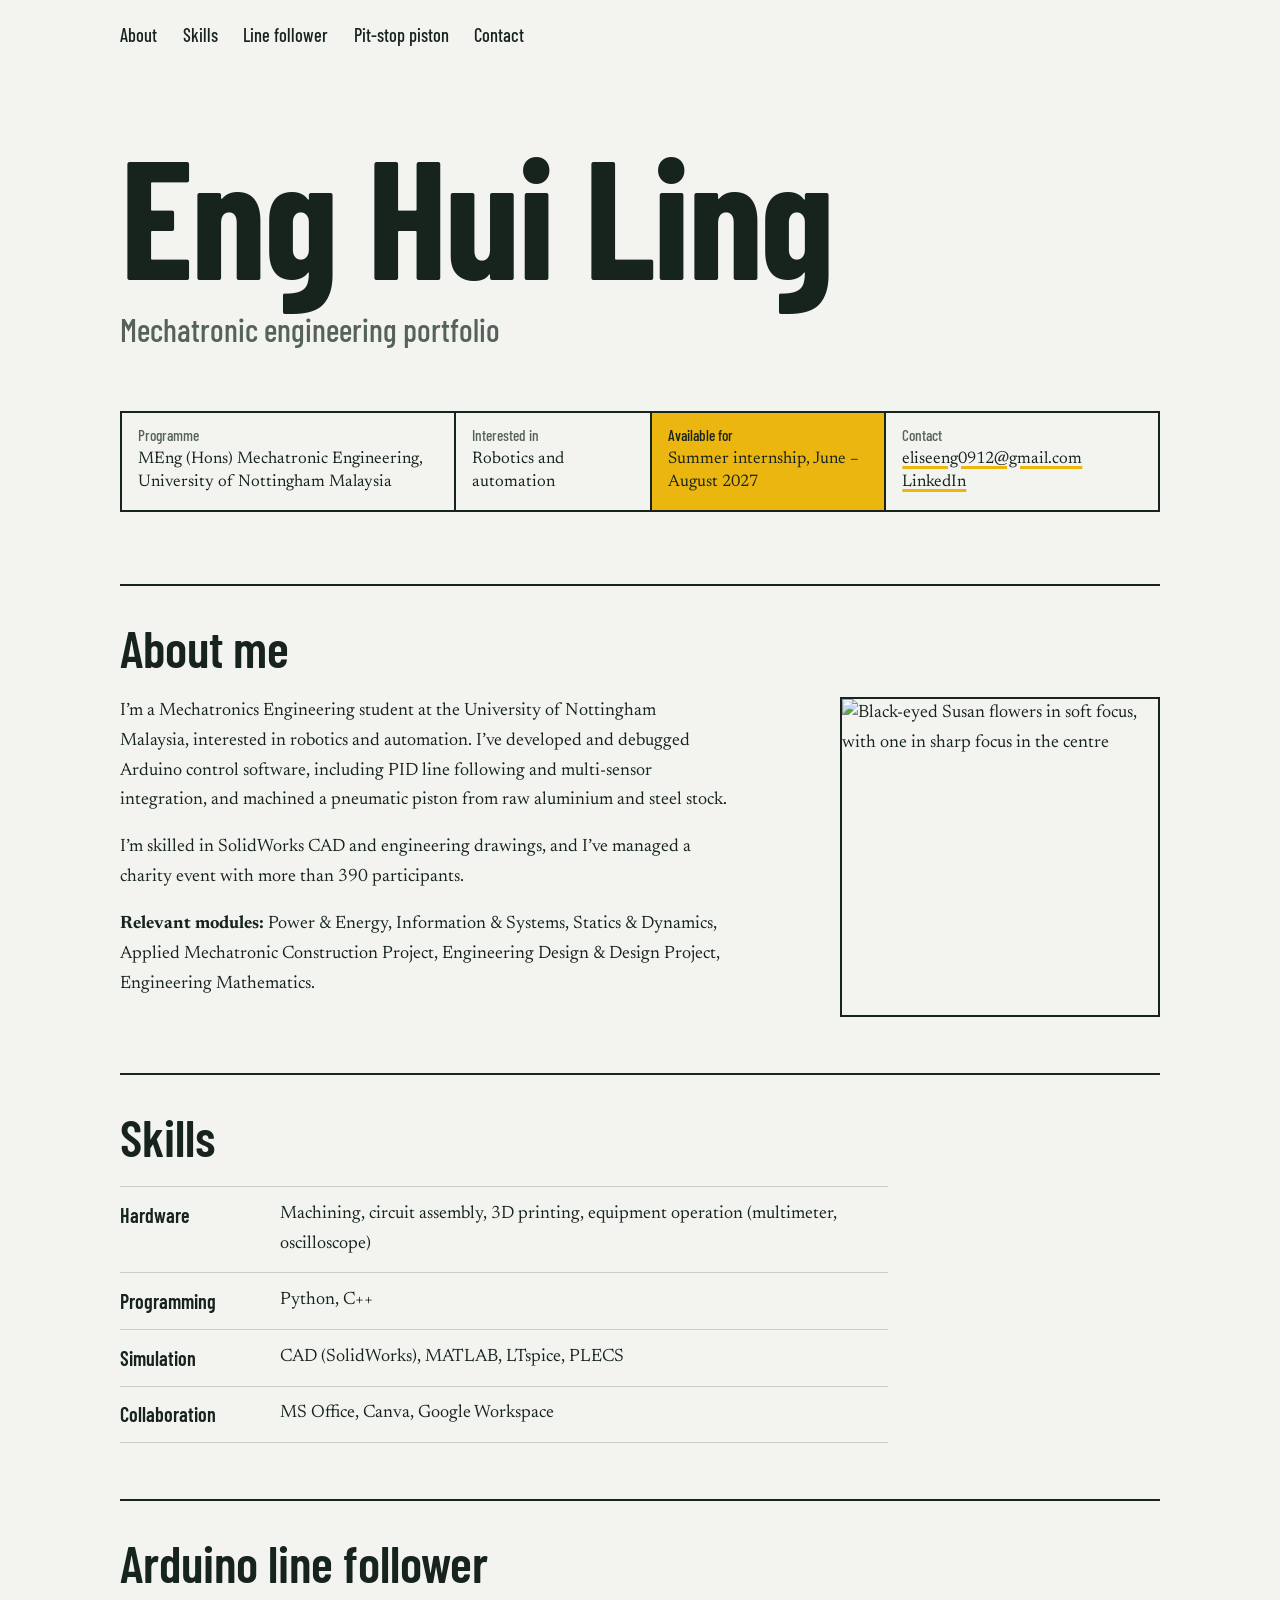
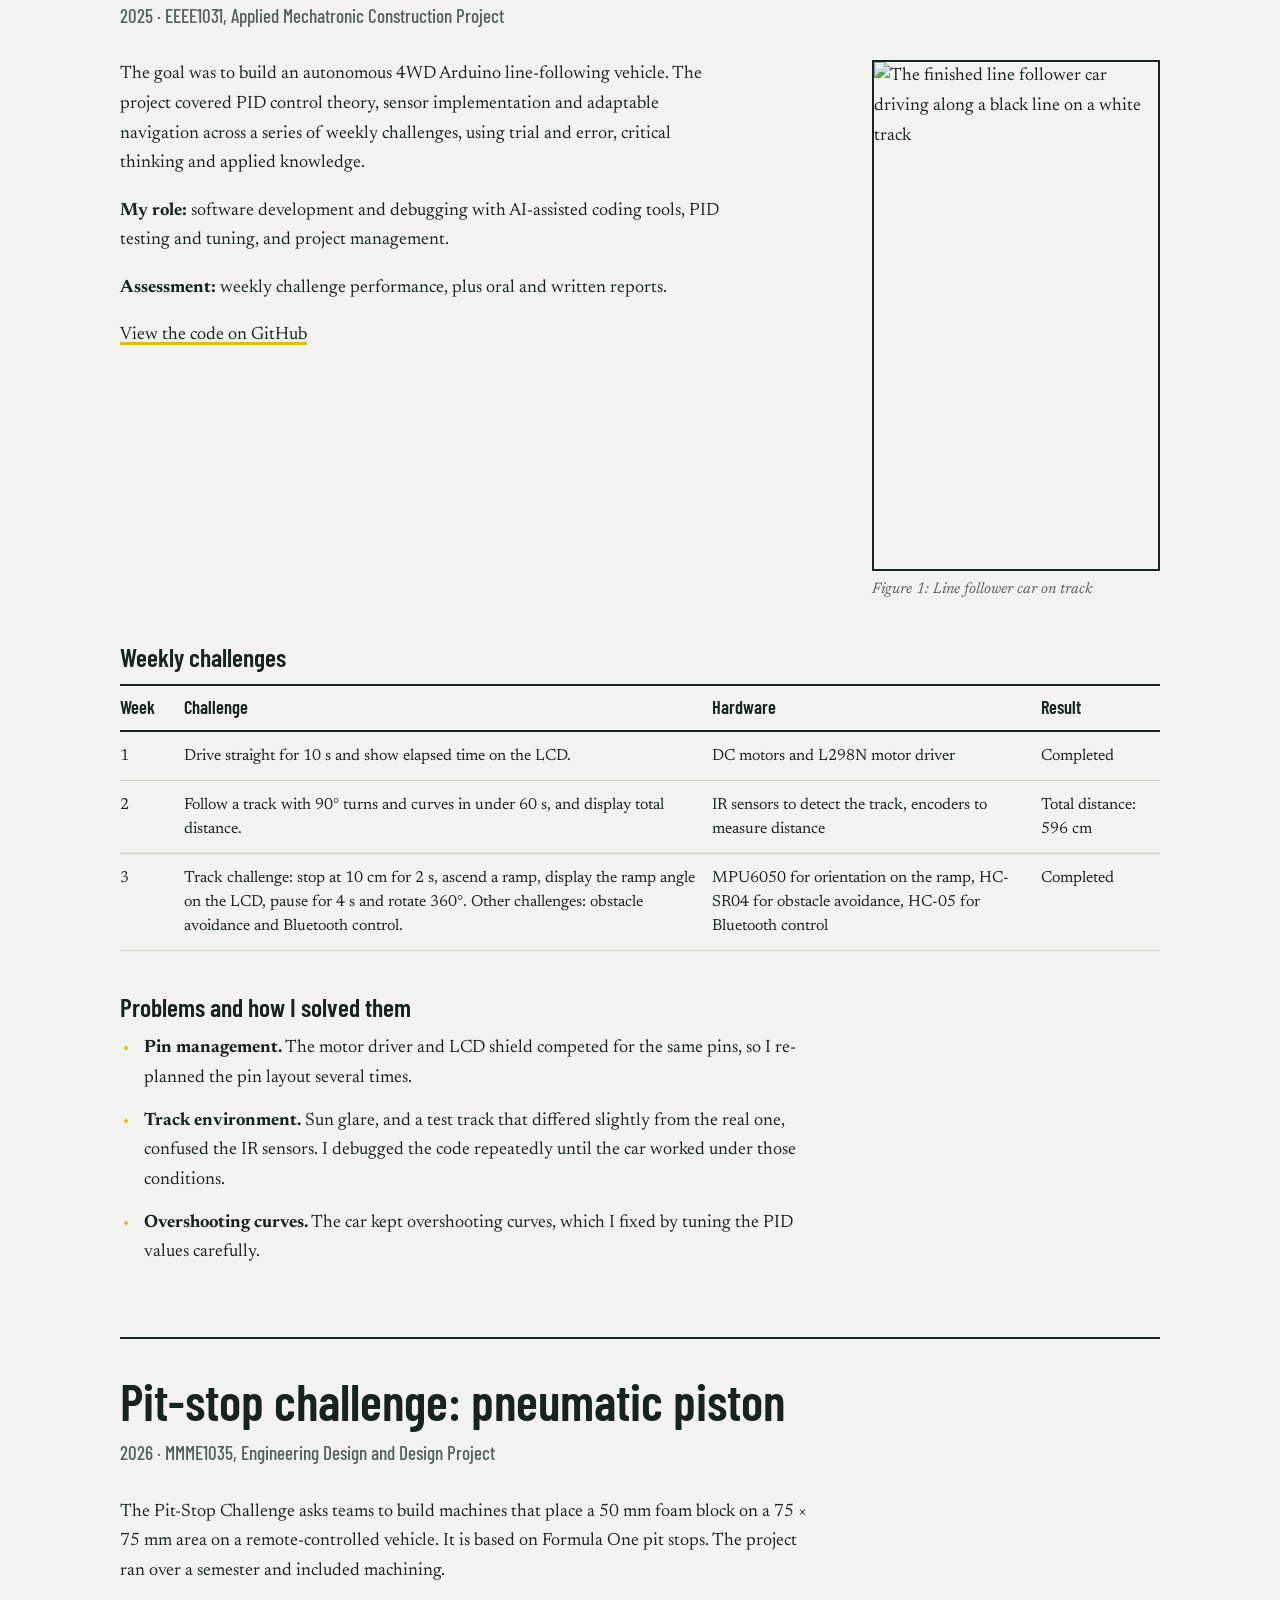
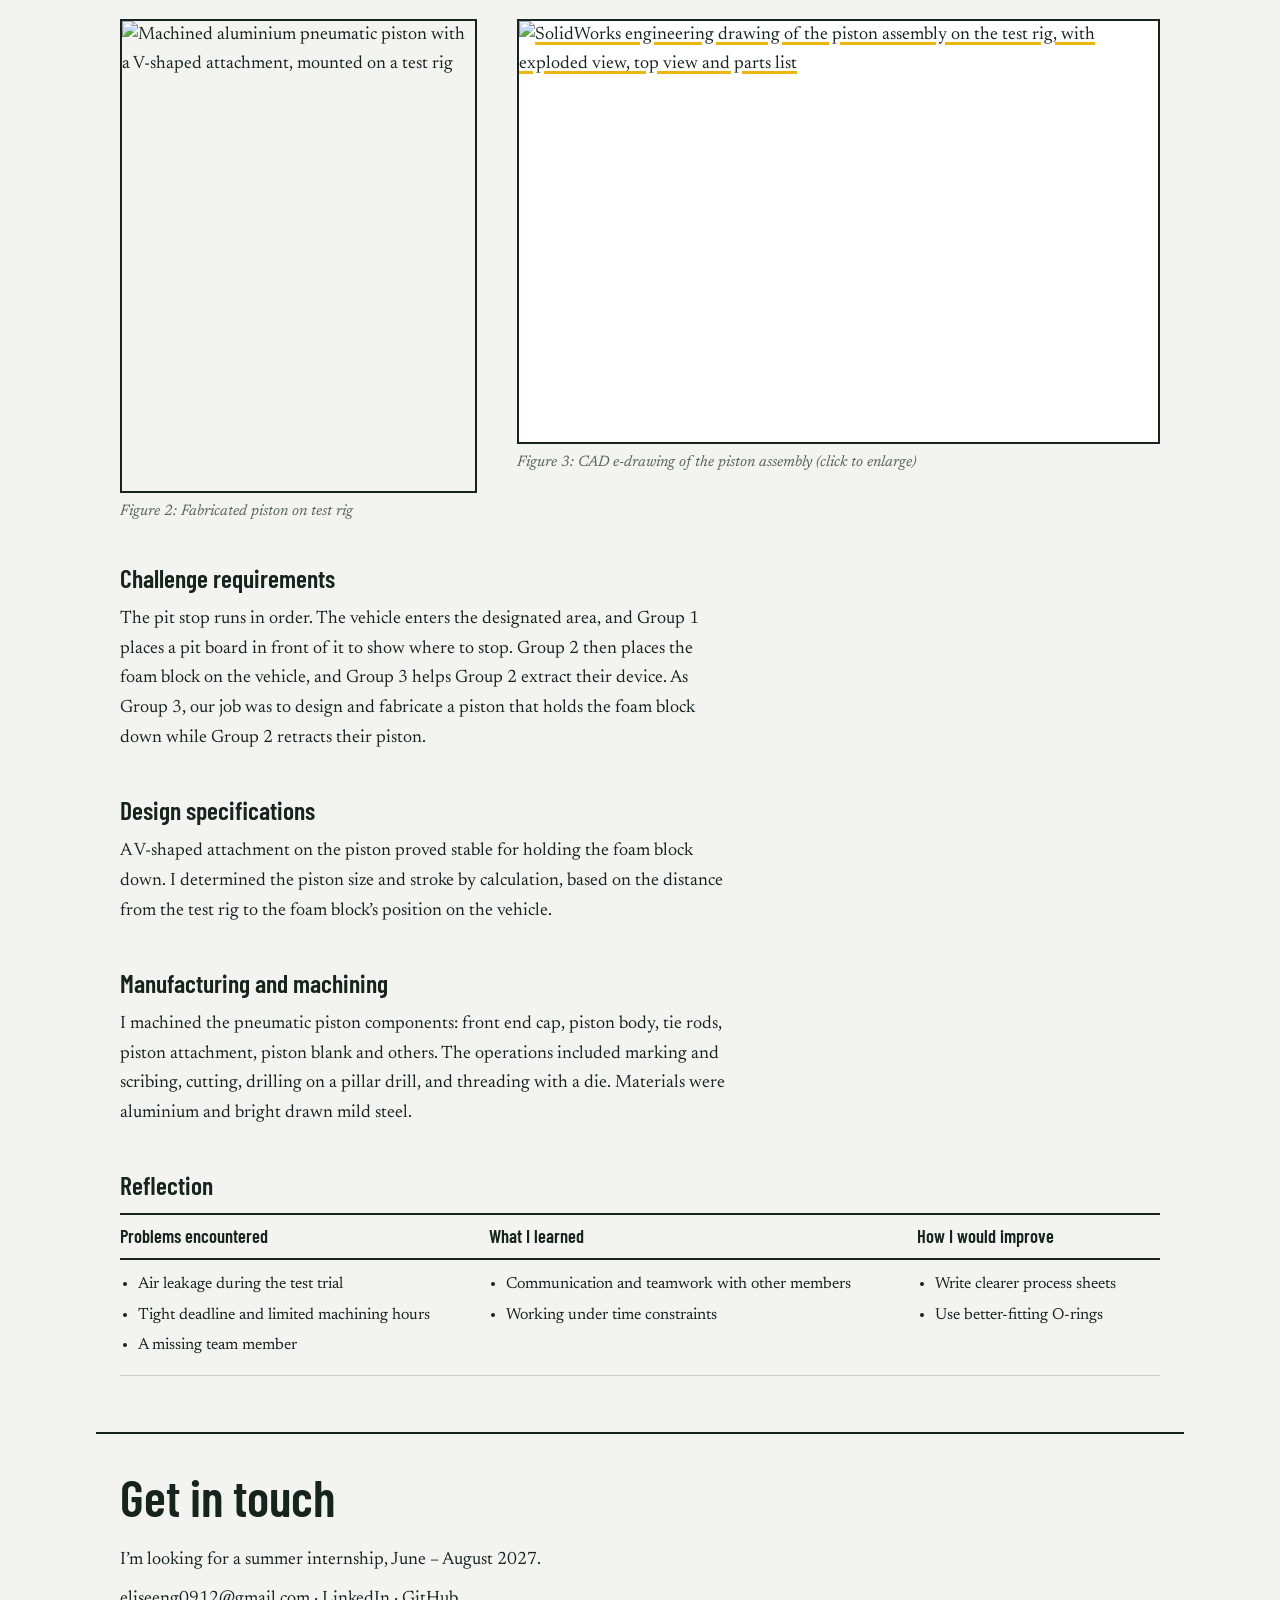
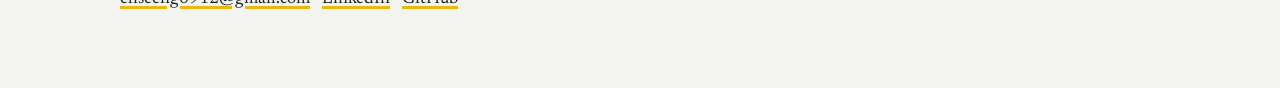
==== index.html @ 49a4c473 "Add files via upload" ====
<!DOCTYPE html>
<html lang="en">
<head>
<meta charset="utf-8">
<meta name="viewport" content="width=device-width, initial-scale=1">
<title>Eng Hui Ling – Mechatronic Engineering Portfolio</title>
<meta name="description" content="Portfolio of Eng Hui Ling, MEng Mechatronic Engineering student at the University of Nottingham Malaysia. Robotics, Arduino control, CAD and machining projects.">
<link rel="preconnect" href="https://fonts.googleapis.com">
<link rel="preconnect" href="https://fonts.gstatic.com" crossorigin>
<link href="https://fonts.googleapis.com/css2?family=Barlow+Condensed:wght@500;600;700&family=Newsreader:ital,opsz,wght@0,6..72,400;0,6..72,600;1,6..72,400&display=swap" rel="stylesheet">
<link rel="stylesheet" href="style.css">
</head>
<body>

<a class="skip" href="#main">Skip to content</a>

<header class="top">
  <nav aria-label="Main">
    <a href="#about">About</a>
    <a href="#skills">Skills</a>
    <a href="#line-follower">Line follower</a>
    <a href="#pit-stop">Pit-stop piston</a>
    <a href="#contact">Contact</a>
  </nav>
</header>

<main id="main">

  <section class="hero">
    <h1>Eng Hui Ling</h1>
    <p class="role">Mechatronic engineering portfolio</p>

    <dl class="titleblock">
      <div>
        <dt>Programme</dt>
        <dd>MEng (Hons) Mechatronic Engineering, University of Nottingham Malaysia</dd>
      </div>
      <div>
        <dt>Interested in</dt>
        <dd>Robotics and automation</dd>
      </div>
      <div class="avail">
        <dt>Available for</dt>
        <dd>Summer internship, June – August 2027</dd>
      </div>
      <div>
        <dt>Contact</dt>
        <dd><a href="mailto:eliseeng0912@gmail.com">eliseeng0912@gmail.com</a><br><a href="https://www.linkedin.com/in/eng-hui-ling/">LinkedIn</a></dd>
      </div>
    </dl>
  </section>

  <section id="about" class="block about">
    <h2>About me</h2>
    <div class="about-grid">
      <div class="prose">
        <p>I’m a Mechatronics Engineering student at the University of Nottingham Malaysia, interested in robotics and automation. I’ve developed and debugged Arduino control software, including PID line following and multi-sensor integration, and machined a pneumatic piston from raw aluminium and steel stock.</p>
        <p>I’m skilled in SolidWorks CAD and engineering drawings, and I’ve managed a charity event with more than 390 participants.</p>
        <p><strong>Relevant modules:</strong> Power &amp; Energy, Information &amp; Systems, Statics &amp; Dynamics, Applied Mechatronic Construction Project, Engineering Design &amp; Design Project, Engineering Mathematics.</p>
      </div>
      <figure class="portrait">
        <img src="images/flower.jpg" alt="Black-eyed Susan flowers in soft focus, with one in sharp focus in the centre" width="611" height="618">
      </figure>
    </div>
  </section>

  <section id="skills" class="block">
    <h2>Skills</h2>
    <table class="skills">
      <tbody>
        <tr><th scope="row">Hardware</th><td>Machining, circuit assembly, 3D printing, equipment operation (multimeter, oscilloscope)</td></tr>
        <tr><th scope="row">Programming</th><td>Python, C++</td></tr>
        <tr><th scope="row">Simulation</th><td>CAD (SolidWorks), MATLAB, LTspice, PLECS</td></tr>
        <tr><th scope="row">Collaboration</th><td>MS Office, Canva, Google Workspace</td></tr>
      </tbody>
    </table>
  </section>

  <section id="line-follower" class="block project">
    <h2>Arduino line follower</h2>
    <p class="meta">2025 · EEEE1031, Applied Mechatronic Construction Project</p>

    <div class="project-grid tall">
      <div class="prose">
        <p>The goal was to build an autonomous 4WD Arduino line-following vehicle. The project covered PID control theory, sensor implementation and adaptable navigation across a series of weekly challenges, using trial and error, critical thinking and applied knowledge.</p>
        <p><strong>My role:</strong> software development and debugging with AI-assisted coding tools, PID testing and tuning, and project management.</p>
        <p><strong>Assessment:</strong> weekly challenge performance, plus oral and written reports.</p>
        <p><a href="https://github.com/lemonlimelise/Arduino-Line-Follower-Car">View the code on GitHub</a></p>
      </div>
      <figure>
        <img src="images/line-follower.jpg" alt="The finished line follower car driving along a black line on a white track" width="589" height="1051">
        <figcaption>Figure 1: Line follower car on track</figcaption>
      </figure>
    </div>

    <h3>Weekly challenges</h3>
    <div class="table-wrap">
      <table class="data">
        <thead>
          <tr><th scope="col">Week</th><th scope="col">Challenge</th><th scope="col">Hardware</th><th scope="col">Result</th></tr>
        </thead>
        <tbody>
          <tr>
            <td>1</td>
            <td>Drive straight for 10 s and show elapsed time on the LCD.</td>
            <td>DC motors and L298N motor driver</td>
            <td>Completed</td>
          </tr>
          <tr>
            <td>2</td>
            <td>Follow a track with 90° turns and curves in under 60 s, and display total distance.</td>
            <td>IR sensors to detect the track, encoders to measure distance</td>
            <td>Total distance: 596 cm</td>
          </tr>
          <tr>
            <td>3</td>
            <td>Track challenge: stop at 10 cm for 2 s, ascend a ramp, display the ramp angle on the LCD, pause for 4 s and rotate 360°. Other challenges: obstacle avoidance and Bluetooth control.</td>
            <td>MPU6050 for orientation on the ramp, HC-SR04 for obstacle avoidance, HC-05 for Bluetooth control</td>
            <td>Completed</td>
          </tr>
        </tbody>
      </table>
    </div>

    <h3>Problems and how I solved them</h3>
    <ul class="problems">
      <li><strong>Pin management.</strong> The motor driver and LCD shield competed for the same pins, so I re-planned the pin layout several times.</li>
      <li><strong>Track environment.</strong> Sun glare, and a test track that differed slightly from the real one, confused the IR sensors. I debugged the code repeatedly until the car worked under those conditions.</li>
      <li><strong>Overshooting curves.</strong> The car kept overshooting curves, which I fixed by tuning the PID values carefully.</li>
    </ul>
  </section>

  <section id="pit-stop" class="block project">
    <h2>Pit-stop challenge: pneumatic piston</h2>
    <p class="meta">2026 · MMME1035, Engineering Design and Design Project</p>

    <div class="prose wide">
      <p>The Pit-Stop Challenge asks teams to build machines that place a 50 mm foam block on a 75 × 75 mm area on a remote-controlled vehicle. It is based on Formula One pit stops. The project ran over a semester and included machining.</p>
    </div>

    <div class="project-grid pair">
      <figure>
        <img src="images/piston.jpg" alt="Machined aluminium pneumatic piston with a V-shaped attachment, mounted on a test rig" width="1000" height="1333">
        <figcaption>Figure 2: Fabricated piston on test rig</figcaption>
      </figure>
      <figure>
        <a href="images/piston-cad.png"><img src="images/piston-cad.png" alt="SolidWorks engineering drawing of the piston assembly on the test rig, with exploded view, top view and parts list" width="1268" height="836"></a>
        <figcaption>Figure 3: CAD e-drawing of the piston assembly (click to enlarge)</figcaption>
      </figure>
    </div>

    <div class="prose">
      <h3>Challenge requirements</h3>
      <p>The pit stop runs in order. The vehicle enters the designated area, and Group 1 places a pit board in front of it to show where to stop. Group 2 then places the foam block on the vehicle, and Group 3 helps Group 2 extract their device. As Group 3, our job was to design and fabricate a piston that holds the foam block down while Group 2 retracts their piston.</p>

      <h3>Design specifications</h3>
      <p>A V-shaped attachment on the piston proved stable for holding the foam block down. I determined the piston size and stroke by calculation, based on the distance from the test rig to the foam block’s position on the vehicle.</p>

      <h3>Manufacturing and machining</h3>
      <p>I machined the pneumatic piston components: front end cap, piston body, tie rods, piston attachment, piston blank and others. The operations included marking and scribing, cutting, drilling on a pillar drill, and threading with a die. Materials were aluminium and bright drawn mild steel.</p>
    </div>

    <h3>Reflection</h3>
    <div class="table-wrap">
      <table class="data reflect">
        <thead>
          <tr><th scope="col">Problems encountered</th><th scope="col">What I learned</th><th scope="col">How I would improve</th></tr>
        </thead>
        <tbody>
          <tr>
            <td>
              <ul>
                <li>Air leakage during the test trial</li>
                <li>Tight deadline and limited machining hours</li>
                <li>A missing team member</li>
              </ul>
            </td>
            <td>
              <ul>
                <li>Communication and teamwork with other members</li>
                <li>Working under time constraints</li>
              </ul>
            </td>
            <td>
              <ul>
                <li>Write clearer process sheets</li>
                <li>Use better-fitting O-rings</li>
              </ul>
            </td>
          </tr>
        </tbody>
      </table>
    </div>
  </section>

</main>

<footer id="contact">
  <h2>Get in touch</h2>
  <p>I’m looking for a summer internship, June – August 2027.</p>
  <p><a href="mailto:eliseeng0912@gmail.com">eliseeng0912@gmail.com</a> · <a href="https://www.linkedin.com/in/eng-hui-ling/">LinkedIn</a> · <a href="https://github.com/lemonlimelise">GitHub</a></p>
</footer>

</body>
</html>
---- style.css ----
:root {
  --paper: #f3f4f0;
  --ink: #17231d;
  --muted: #55625a;
  --rule: #cbd0c6;
  --yellow: #ebb60f;
  --display: "Barlow Condensed", "Arial Narrow", "Helvetica Neue", sans-serif;
  --body: "Newsreader", Georgia, "Times New Roman", serif;
}

*, *::before, *::after { box-sizing: border-box; }

html { scroll-behavior: smooth; scroll-padding-top: 1rem; }

body {
  margin: 0;
  background: var(--paper);
  color: var(--ink);
  font-family: var(--body);
  font-size: 1.125rem;
  line-height: 1.65;
  -webkit-font-smoothing: antialiased;
}

img { max-width: 100%; height: auto; display: block; }

a {
  color: inherit;
  text-decoration: underline;
  text-decoration-color: var(--yellow);
  text-decoration-thickness: 0.18em;
  text-underline-offset: 0.18em;
}
a:hover { background: var(--yellow); text-decoration-color: transparent; }
a:focus-visible, .skip:focus-visible {
  outline: 3px solid var(--ink);
  outline-offset: 3px;
}

.skip {
  position: absolute;
  left: -999px;
  top: 0.5rem;
  background: var(--yellow);
  padding: 0.4rem 0.8rem;
  z-index: 10;
}
.skip:focus { left: 0.5rem; }

/* Navigation */
.top {
  max-width: 68rem;
  margin: 0 auto;
  padding: 1.25rem 1.5rem 0;
}
.top nav { display: flex; flex-wrap: wrap; gap: 0.4rem 1.6rem; }
.top a {
  font-family: var(--display);
  font-weight: 500;
  font-size: 1.15rem;
  text-decoration: none;
  border-bottom: 2px solid transparent;
}
.top a:hover { background: none; border-bottom-color: var(--yellow); }

main, footer {
  max-width: 68rem;
  margin: 0 auto;
  padding: 0 1.5rem;
}

/* Hero */
.hero { padding: clamp(2.5rem, 7vw, 5.5rem) 0 clamp(2.5rem, 6vw, 4.5rem); }
h1 {
  font-family: var(--display);
  font-weight: 700;
  font-size: clamp(4.2rem, 15vw, 10.5rem);
  line-height: 0.88;
  letter-spacing: -0.015em;
  margin: 0;
}
.role {
  font-family: var(--display);
  font-weight: 500;
  font-size: clamp(1.4rem, 3.4vw, 2rem);
  color: var(--muted);
  margin: 0.9rem 0 clamp(2rem, 5vw, 3.5rem);
}

/* Title block, borrowed from the engineering drawing's own */
.titleblock {
  display: grid;
  grid-template-columns: 1.7fr 1fr 1.2fr 1.4fr;
  margin: 0;
  border: 2px solid var(--ink);
}
.titleblock > div {
  padding: 0.8rem 1rem 0.95rem;
  border-left: 2px solid var(--ink);
}
.titleblock > div:first-child { border-left: 0; }
.titleblock dt {
  font-family: var(--display);
  font-weight: 500;
  font-size: 0.95rem;
  color: var(--muted);
  line-height: 1.2;
}
.titleblock dd {
  margin: 0.2rem 0 0;
  font-size: 1.05rem;
  line-height: 1.4;
}
.titleblock .avail { background: var(--yellow); }
.titleblock .avail dt { color: var(--ink); }

/* Sections */
.block {
  border-top: 2px solid var(--ink);
  padding: 2.2rem 0 3.5rem;
}
h2 {
  font-family: var(--display);
  font-weight: 600;
  font-size: clamp(2.2rem, 5vw, 3.2rem);
  line-height: 1.05;
  margin: 0 0 1.4rem;
}
h3 {
  font-family: var(--display);
  font-weight: 600;
  font-size: 1.6rem;
  line-height: 1.15;
  margin: 2.6rem 0 0.8rem;
}
.meta {
  font-family: var(--display);
  font-weight: 500;
  font-size: 1.2rem;
  color: var(--muted);
  margin: -0.8rem 0 1.8rem;
}

.prose { max-width: 38rem; }
.prose.wide { max-width: 44rem; }
.prose p { margin: 0 0 1.1rem; }
.prose h3:first-child { margin-top: 0; }
.project > .prose { margin-bottom: 2rem; }

/* About */
.about-grid {
  display: grid;
  grid-template-columns: minmax(0, 1fr) minmax(0, 20rem);
  gap: 3rem;
  align-items: start;
}
.portrait { margin: 0; }
.portrait img {
  width: 100%;
  aspect-ratio: 1;
  object-fit: cover;
  border: 2px solid var(--ink);
}

/* Skills */
.skills { border-collapse: collapse; width: 100%; max-width: 48rem; }
.skills th, .skills td {
  text-align: left;
  vertical-align: top;
  padding: 0.8rem 1.5rem 0.8rem 0;
  border-top: 1px solid var(--rule);
}
.skills tr:last-child th, .skills tr:last-child td { border-bottom: 1px solid var(--rule); }
.skills th {
  font-family: var(--display);
  font-weight: 600;
  font-size: 1.25rem;
  width: 10rem;
  line-height: 1.5;
}

/* Projects */
.project-grid { display: grid; gap: 2.5rem; align-items: start; }
.project-grid.tall { grid-template-columns: minmax(0, 1fr) minmax(0, 18rem); }
.project-grid.pair { grid-template-columns: minmax(0, 1fr) minmax(0, 1.8fr); margin-bottom: 2.5rem; }

figure { margin: 0; }
figure img { border: 2px solid var(--ink); width: 100%; }
figcaption {
  font-size: 0.95rem;
  color: var(--muted);
  font-style: italic;
  margin-top: 0.5rem;
  line-height: 1.4;
}
figure a:hover { background: none; }
.pair figure:last-child img { background: #fff; }

/* Data tables */
.table-wrap { overflow-x: auto; }
.data { border-collapse: collapse; width: 100%; min-width: 40rem; font-size: 1rem; line-height: 1.5; }
.data th, .data td {
  text-align: left;
  vertical-align: top;
  padding: 0.75rem 1rem 0.75rem 0;
  border-top: 1px solid var(--rule);
}
.data thead th {
  font-family: var(--display);
  font-weight: 600;
  font-size: 1.15rem;
  border-top: 2px solid var(--ink);
  border-bottom: 2px solid var(--ink);
  padding-top: 0.5rem;
  padding-bottom: 0.5rem;
}
.data tbody tr:last-child td { border-bottom: 1px solid var(--rule); }
.data td:first-child { white-space: nowrap; }
.data:not(.reflect) td:first-child { width: 4rem; }
.reflect td:first-child { white-space: normal; }
.reflect ul { margin: 0; padding-left: 1.1rem; }
.reflect li { margin-bottom: 0.4rem; }

.problems { max-width: 44rem; padding-left: 1.2rem; margin: 0; }
.problems li { margin-bottom: 0.8rem; padding-left: 0.3rem; }
.problems li::marker { color: var(--yellow); }

/* Footer */
footer {
  border-top: 2px solid var(--ink);
  padding: 2.2rem 1.5rem 4rem;
}
footer p { margin: 0 0 0.6rem; max-width: 38rem; }

/* Small screens */
@media (max-width: 860px) {
  .titleblock { grid-template-columns: 1fr 1fr; }
  .titleblock > div:nth-child(3) { border-left: 0; }
  .titleblock > div:nth-child(n+3) { border-top: 2px solid var(--ink); }
  .about-grid, .project-grid.tall, .project-grid.pair { grid-template-columns: minmax(0, 1fr); }
  .about-grid .portrait { max-width: 20rem; }
  .project-grid.tall figure { max-width: 18rem; }
}
@media (max-width: 520px) {
  body { font-size: 1.05rem; }
  .titleblock { grid-template-columns: 1fr; }
  .titleblock > div { border-left: 0; }
  .titleblock > div:nth-child(n+2) { border-top: 2px solid var(--ink); }
  .skills th { width: 7.5rem; }
}

@media (prefers-reduced-motion: reduce) {
  html { scroll-behavior: auto; }
}
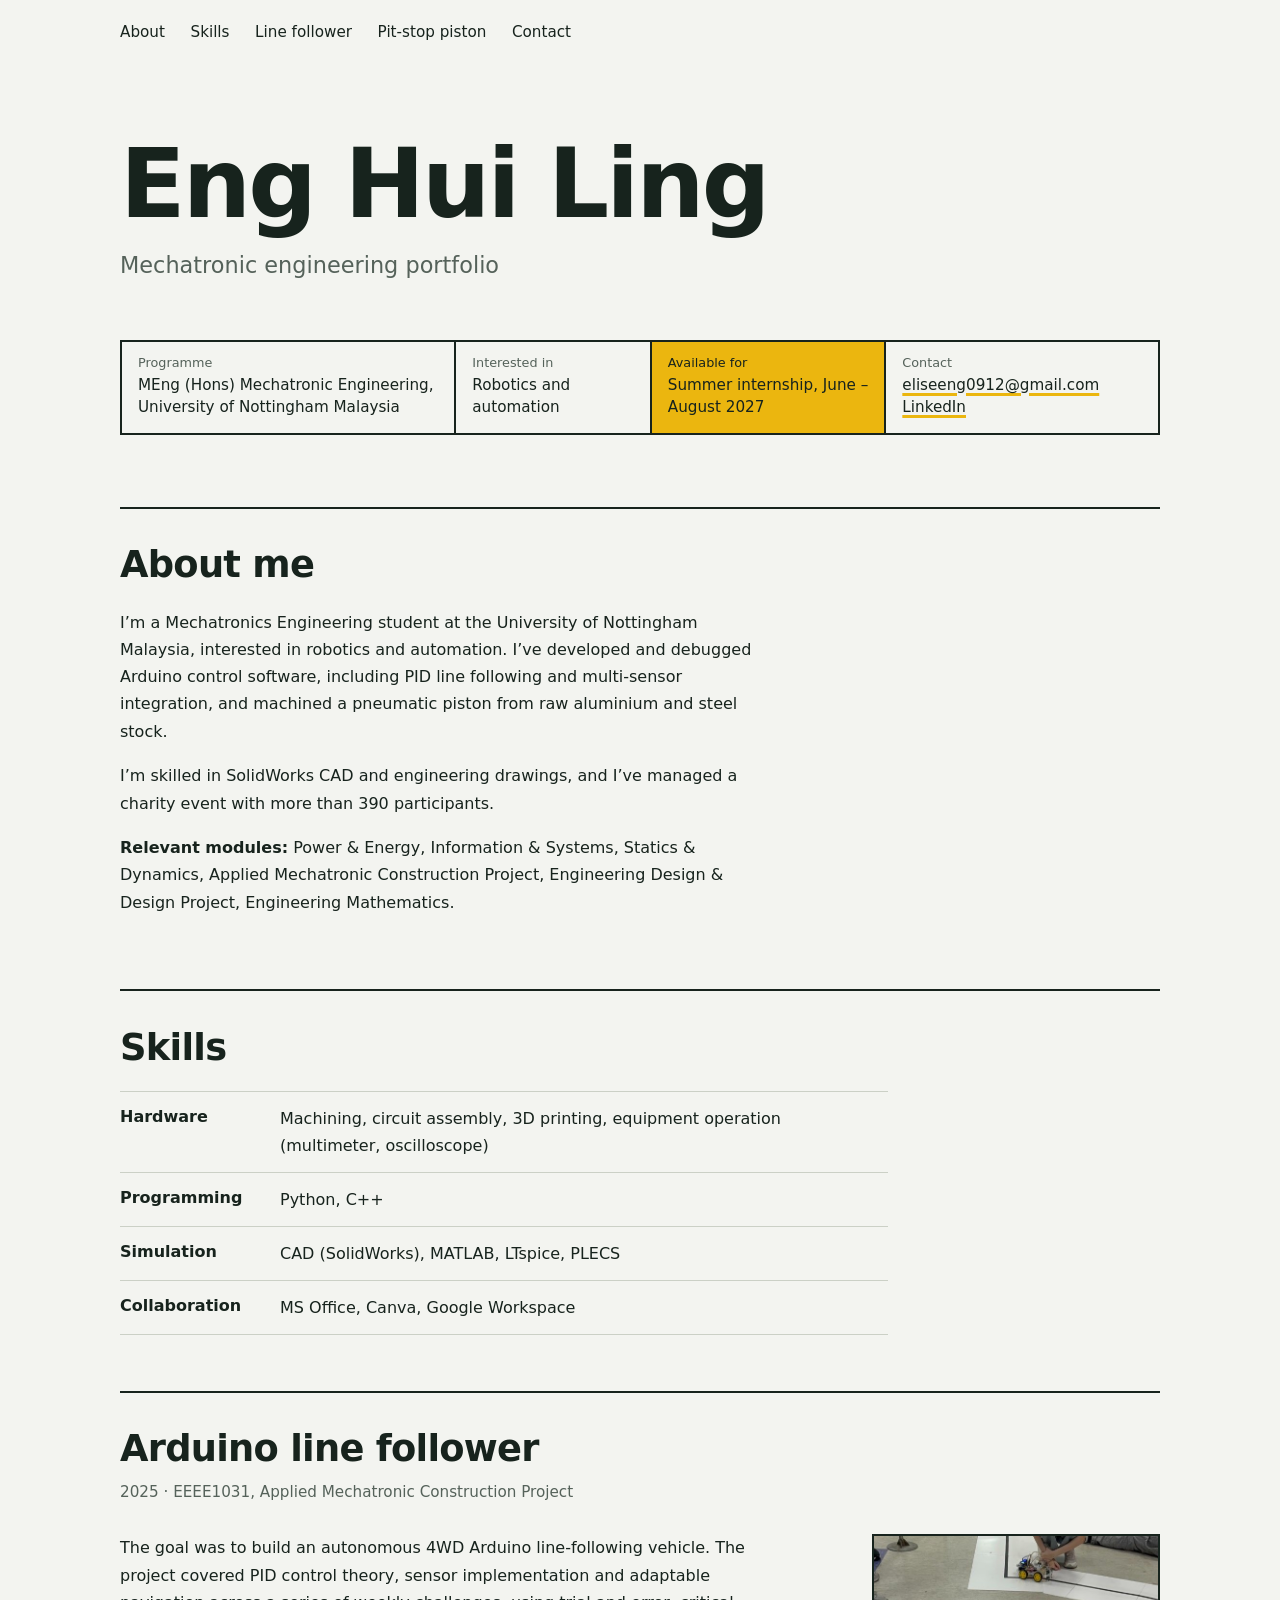
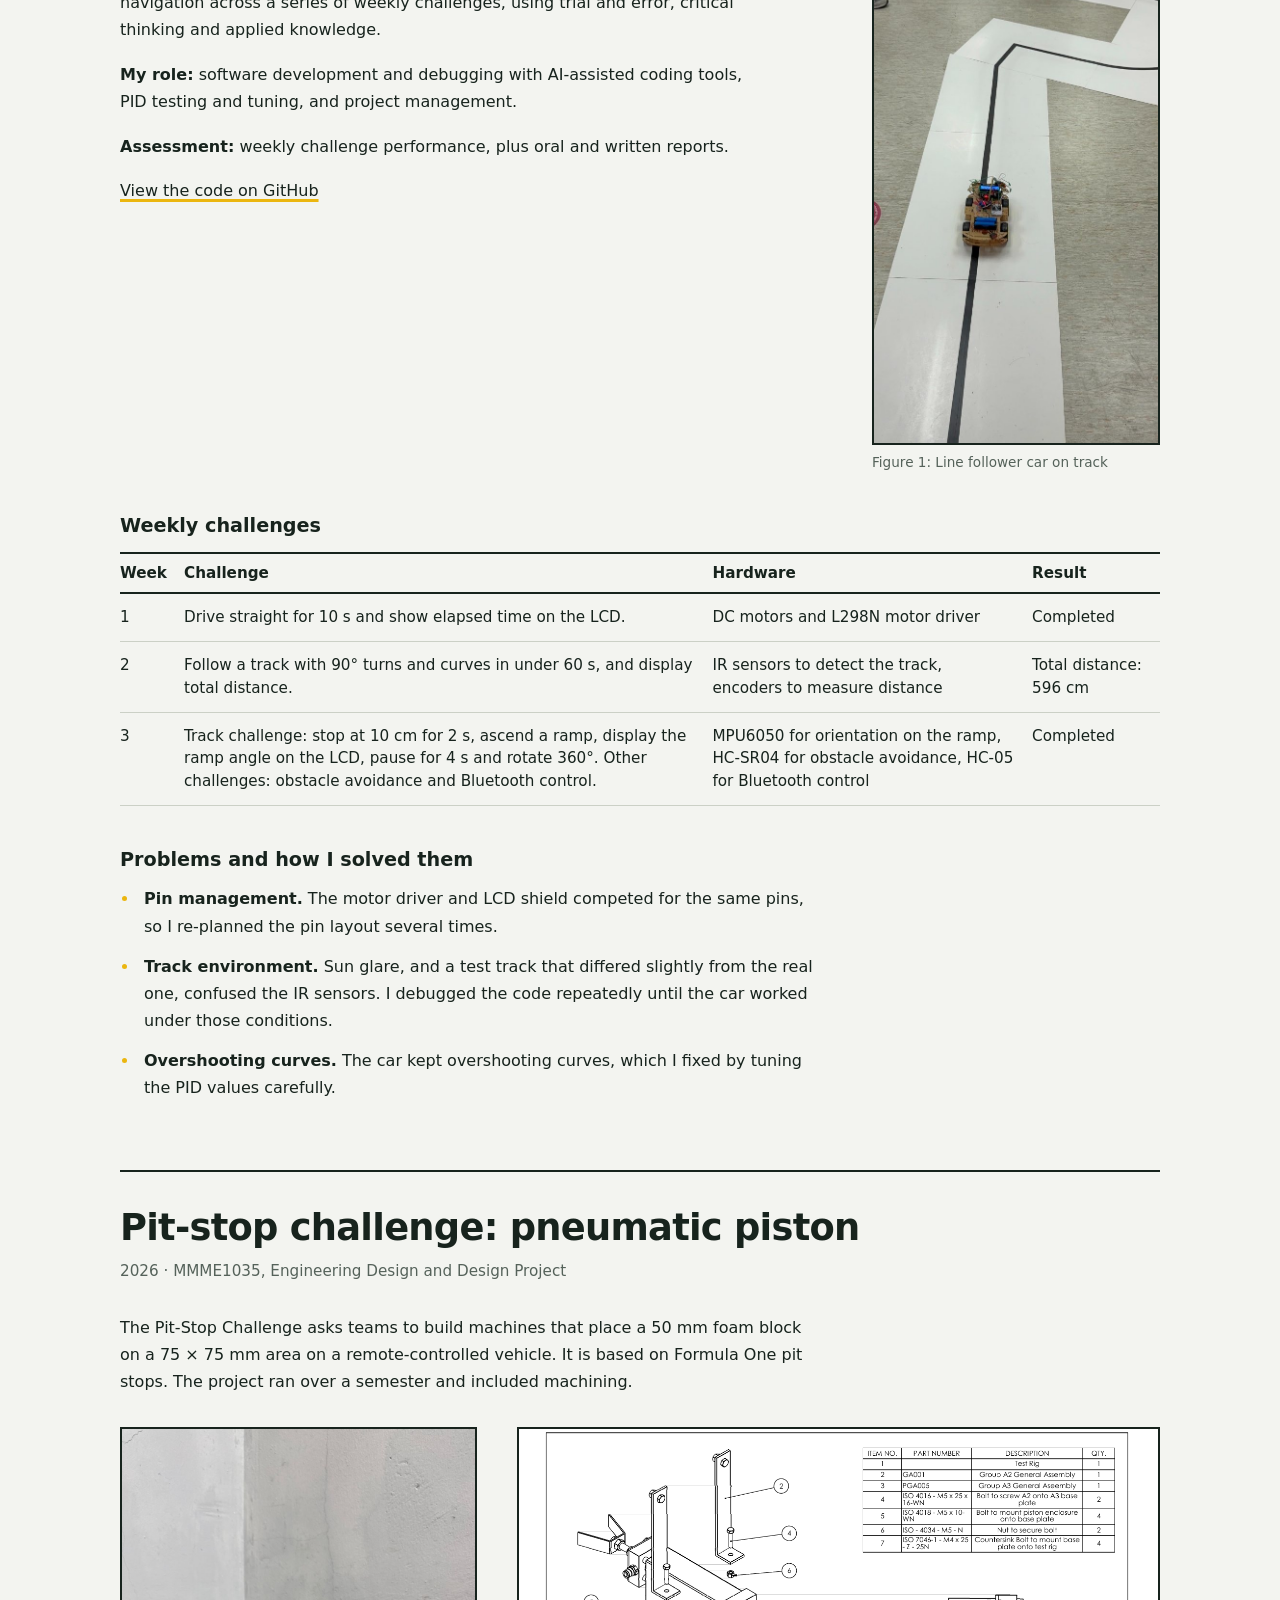
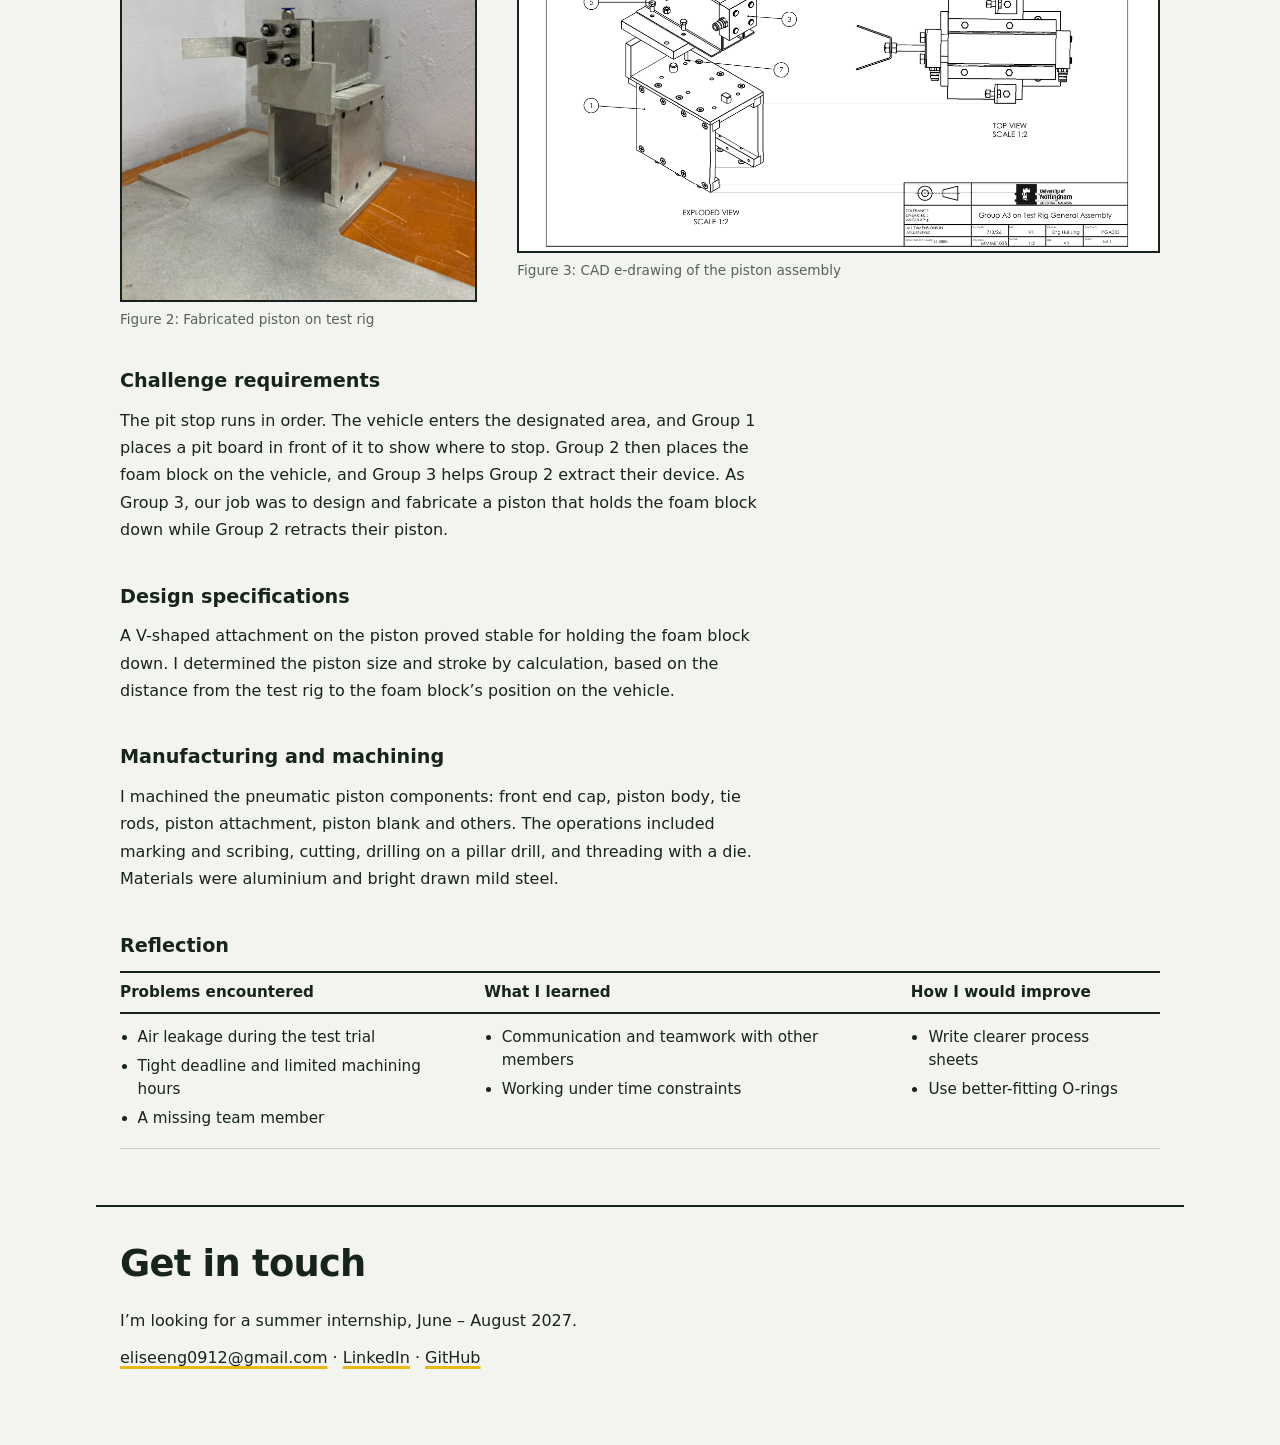
==== commit b4f02eea: "Add files via upload" ====
--- a/index.html
+++ b/index.html
@@ -5,10 +5,264 @@
 <meta name="viewport" content="width=device-width, initial-scale=1">
 <title>Eng Hui Ling – Mechatronic Engineering Portfolio</title>
 <meta name="description" content="Portfolio of Eng Hui Ling, MEng Mechatronic Engineering student at the University of Nottingham Malaysia. Robotics, Arduino control, CAD and machining projects.">
-<link rel="preconnect" href="https://fonts.googleapis.com">
-<link rel="preconnect" href="https://fonts.gstatic.com" crossorigin>
-<link href="https://fonts.googleapis.com/css2?family=Barlow+Condensed:wght@500;600;700&family=Newsreader:ital,opsz,wght@0,6..72,400;0,6..72,600;1,6..72,400&display=swap" rel="stylesheet">
-<link rel="stylesheet" href="style.css">
+<style>
+:root {
+  --paper: #f3f4f0;
+  --ink: #17231d;
+  --muted: #55625a;
+  --rule: #cbd0c6;
+  --yellow: #ebb60f;
+  --display: "Inter", system-ui, -apple-system, "Segoe UI", Roboto, Arial, sans-serif;
+  --body: "Inter", system-ui, -apple-system, "Segoe UI", Roboto, Arial, sans-serif;
+}
+
+*, *::before, *::after { box-sizing: border-box; }
+
+html { scroll-behavior: smooth; scroll-padding-top: 1rem; }
+
+body {
+  margin: 0;
+  background: var(--paper);
+  color: var(--ink);
+  font-family: var(--body);
+  font-size: 1rem;
+  line-height: 1.7;
+  -webkit-font-smoothing: antialiased;
+}
+
+img { max-width: 100%; height: auto; display: block; }
+
+a {
+  color: inherit;
+  text-decoration: underline;
+  text-decoration-color: var(--yellow);
+  text-decoration-thickness: 0.18em;
+  text-underline-offset: 0.18em;
+}
+a:hover { background: var(--yellow); text-decoration-color: transparent; }
+a:focus-visible, .skip:focus-visible {
+  outline: 3px solid var(--ink);
+  outline-offset: 3px;
+}
+
+.skip {
+  position: absolute;
+  left: -999px;
+  top: 0.5rem;
+  background: var(--yellow);
+  padding: 0.4rem 0.8rem;
+  z-index: 10;
+}
+.skip:focus { left: 0.5rem; }
+
+/* Navigation */
+.top {
+  max-width: 68rem;
+  margin: 0 auto;
+  padding: 1.25rem 1.5rem 0;
+}
+.top nav { display: flex; flex-wrap: wrap; gap: 0.4rem 1.6rem; }
+.top a {
+  font-family: var(--display);
+  font-weight: 500;
+  font-size: 0.95rem;
+  text-decoration: none;
+  border-bottom: 2px solid transparent;
+}
+.top a:hover { background: none; border-bottom-color: var(--yellow); }
+
+main, footer {
+  max-width: 68rem;
+  margin: 0 auto;
+  padding: 0 1.5rem;
+}
+
+/* Hero */
+.hero { padding: clamp(2.5rem, 7vw, 5.5rem) 0 clamp(2.5rem, 6vw, 4.5rem); }
+h1 {
+  font-family: var(--display);
+  font-weight: 700;
+  font-size: clamp(2.6rem, 9vw, 6rem);
+  line-height: 1;
+  letter-spacing: -0.03em;
+  margin: 0;
+}
+.role {
+  font-family: var(--display);
+  font-weight: 500;
+  font-size: clamp(1.1rem, 2.4vw, 1.4rem);
+  color: var(--muted);
+  margin: 0.9rem 0 clamp(2rem, 5vw, 3.5rem);
+}
+
+/* Title block, borrowed from the engineering drawing's own */
+.titleblock {
+  display: grid;
+  grid-template-columns: 1.7fr 1fr 1.2fr 1.4fr;
+  margin: 0;
+  border: 2px solid var(--ink);
+}
+.titleblock > div {
+  padding: 0.8rem 1rem 0.95rem;
+  border-left: 2px solid var(--ink);
+}
+.titleblock > div:first-child { border-left: 0; }
+.titleblock dt {
+  font-family: var(--display);
+  font-weight: 500;
+  font-size: 0.8rem;
+  color: var(--muted);
+  line-height: 1.2;
+}
+.titleblock dd {
+  margin: 0.2rem 0 0;
+  font-size: 0.95rem;
+  line-height: 1.45;
+}
+.titleblock .avail { background: var(--yellow); }
+.titleblock .avail dt { color: var(--ink); }
+
+/* Sections */
+.block {
+  border-top: 2px solid var(--ink);
+  padding: 2.2rem 0 3.5rem;
+}
+h2 {
+  font-family: var(--display);
+  font-weight: 600;
+  font-size: clamp(1.7rem, 4vw, 2.3rem);
+  line-height: 1.15;
+  letter-spacing: -0.02em;
+  margin: 0 0 1.4rem;
+}
+h3 {
+  font-family: var(--display);
+  font-weight: 600;
+  font-size: 1.2rem;
+  line-height: 1.3;
+  margin: 2.6rem 0 0.8rem;
+}
+.meta {
+  font-family: var(--display);
+  font-weight: 500;
+  font-size: 0.95rem;
+  color: var(--muted);
+  margin: -0.8rem 0 1.8rem;
+}
+
+.prose { max-width: 40rem; }
+.prose.wide { max-width: 44rem; }
+.prose p { margin: 0 0 1.1rem; }
+.prose h3:first-child { margin-top: 0; }
+.project > .prose { margin-bottom: 2rem; }
+
+/* About */
+.about-grid {
+  display: grid;
+  grid-template-columns: minmax(0, 1fr) minmax(0, 20rem);
+  gap: 3rem;
+  align-items: start;
+}
+.portrait { margin: 0; }
+.portrait img {
+  width: 100%;
+  aspect-ratio: 1;
+  object-fit: cover;
+  border: 2px solid var(--ink);
+}
+
+/* Skills */
+.skills { border-collapse: collapse; width: 100%; max-width: 48rem; }
+.skills th, .skills td {
+  text-align: left;
+  vertical-align: top;
+  padding: 0.8rem 1.5rem 0.8rem 0;
+  border-top: 1px solid var(--rule);
+}
+.skills tr:last-child th, .skills tr:last-child td { border-bottom: 1px solid var(--rule); }
+.skills th {
+  font-family: var(--display);
+  font-weight: 600;
+  font-size: 1rem;
+  width: 10rem;
+  line-height: 1.5;
+}
+
+/* Projects */
+.project-grid { display: grid; gap: 2.5rem; align-items: start; }
+.project-grid.tall { grid-template-columns: minmax(0, 1fr) minmax(0, 18rem); }
+.project-grid.pair { grid-template-columns: minmax(0, 1fr) minmax(0, 1.8fr); margin-bottom: 2.5rem; }
+
+figure { margin: 0; }
+figure img { border: 2px solid var(--ink); width: 100%; }
+figcaption {
+  font-size: 0.85rem;
+  color: var(--muted);
+  margin-top: 0.5rem;
+  line-height: 1.4;
+}
+figure a:hover { background: none; }
+.pair figure:last-child img { background: #fff; }
+
+/* Data tables */
+.table-wrap { overflow-x: auto; }
+.data { border-collapse: collapse; width: 100%; min-width: 40rem; font-size: 0.95rem; line-height: 1.5; }
+.data th, .data td {
+  text-align: left;
+  vertical-align: top;
+  padding: 0.75rem 1rem 0.75rem 0;
+  border-top: 1px solid var(--rule);
+}
+.data thead th {
+  font-family: var(--display);
+  font-weight: 600;
+  font-size: 0.95rem;
+  border-top: 2px solid var(--ink);
+  border-bottom: 2px solid var(--ink);
+  padding-top: 0.5rem;
+  padding-bottom: 0.5rem;
+}
+.data tbody tr:last-child td { border-bottom: 1px solid var(--rule); }
+.data td:first-child { white-space: nowrap; }
+.data:not(.reflect) td:first-child { width: 4rem; }
+.reflect td:first-child { white-space: normal; }
+.reflect ul { margin: 0; padding-left: 1.1rem; }
+.reflect li { margin-bottom: 0.4rem; }
+
+.problems { max-width: 44rem; padding-left: 1.2rem; margin: 0; }
+.problems li { margin-bottom: 0.8rem; padding-left: 0.3rem; }
+.problems li::marker { color: var(--yellow); }
+
+/* Footer */
+footer {
+  border-top: 2px solid var(--ink);
+  padding: 2.2rem 1.5rem 4rem;
+}
+footer p { margin: 0 0 0.6rem; max-width: 38rem; }
+
+/* Small screens */
+@media (max-width: 860px) {
+  .titleblock { grid-template-columns: 1fr 1fr; }
+  .titleblock > div:nth-child(3) { border-left: 0; }
+  .titleblock > div:nth-child(n+3) { border-top: 2px solid var(--ink); }
+  .about-grid, .project-grid.tall, .project-grid.pair { grid-template-columns: minmax(0, 1fr); }
+  .about-grid .portrait { max-width: 20rem; }
+  .project-grid.tall figure { max-width: 18rem; }
+}
+@media (max-width: 520px) {
+  body { font-size: 1rem; }
+  .titleblock { grid-template-columns: 1fr; }
+  .titleblock > div { border-left: 0; }
+  .titleblock > div:nth-child(n+2) { border-top: 2px solid var(--ink); }
+  .skills th { width: 7.5rem; }
+}
+
+@media (prefers-reduced-motion: reduce) {
+  html { scroll-behavior: auto; }
+}
+
+.about-grid.no-photo { grid-template-columns: minmax(0, 1fr); }
+</style>
 </head>
 <body>
 
@@ -52,15 +306,12 @@
 
   <section id="about" class="block about">
     <h2>About me</h2>
-    <div class="about-grid">
+    <div class="about-grid no-photo">
       <div class="prose">
         <p>I’m a Mechatronics Engineering student at the University of Nottingham Malaysia, interested in robotics and automation. I’ve developed and debugged Arduino control software, including PID line following and multi-sensor integration, and machined a pneumatic piston from raw aluminium and steel stock.</p>
         <p>I’m skilled in SolidWorks CAD and engineering drawings, and I’ve managed a charity event with more than 390 participants.</p>
         <p><strong>Relevant modules:</strong> Power &amp; Energy, Information &amp; Systems, Statics &amp; Dynamics, Applied Mechatronic Construction Project, Engineering Design &amp; Design Project, Engineering Mathematics.</p>
       </div>
-      <figure class="portrait">
-        <img src="images/flower.jpg" alt="Black-eyed Susan flowers in soft focus, with one in sharp focus in the centre" width="611" height="618">
-      </figure>
     </div>
   </section>
 
@@ -88,7 +339,7 @@
         <p><a href="https://github.com/lemonlimelise/Arduino-Line-Follower-Car">View the code on GitHub</a></p>
       </div>
       <figure>
-        <img src="images/line-follower.jpg" alt="The finished line follower car driving along a black line on a white track" width="589" height="1051">
+        <img src="[data-uri]" alt="The finished line follower car driving along a black line on a white track" width="589" height="1051">
         <figcaption>Figure 1: Line follower car on track</figcaption>
       </figure>
     </div>
@@ -140,12 +391,12 @@
 
     <div class="project-grid pair">
       <figure>
-        <img src="images/piston.jpg" alt="Machined aluminium pneumatic piston with a V-shaped attachment, mounted on a test rig" width="1000" height="1333">
+        <img src="[data-uri]" alt="Machined aluminium pneumatic piston with a V-shaped attachment, mounted on a test rig" width="1000" height="1333">
         <figcaption>Figure 2: Fabricated piston on test rig</figcaption>
       </figure>
       <figure>
-        <a href="images/piston-cad.png"><img src="images/piston-cad.png" alt="SolidWorks engineering drawing of the piston assembly on the test rig, with exploded view, top view and parts list" width="1268" height="836"></a>
-        <figcaption>Figure 3: CAD e-drawing of the piston assembly (click to enlarge)</figcaption>
+        <img src="[data-uri]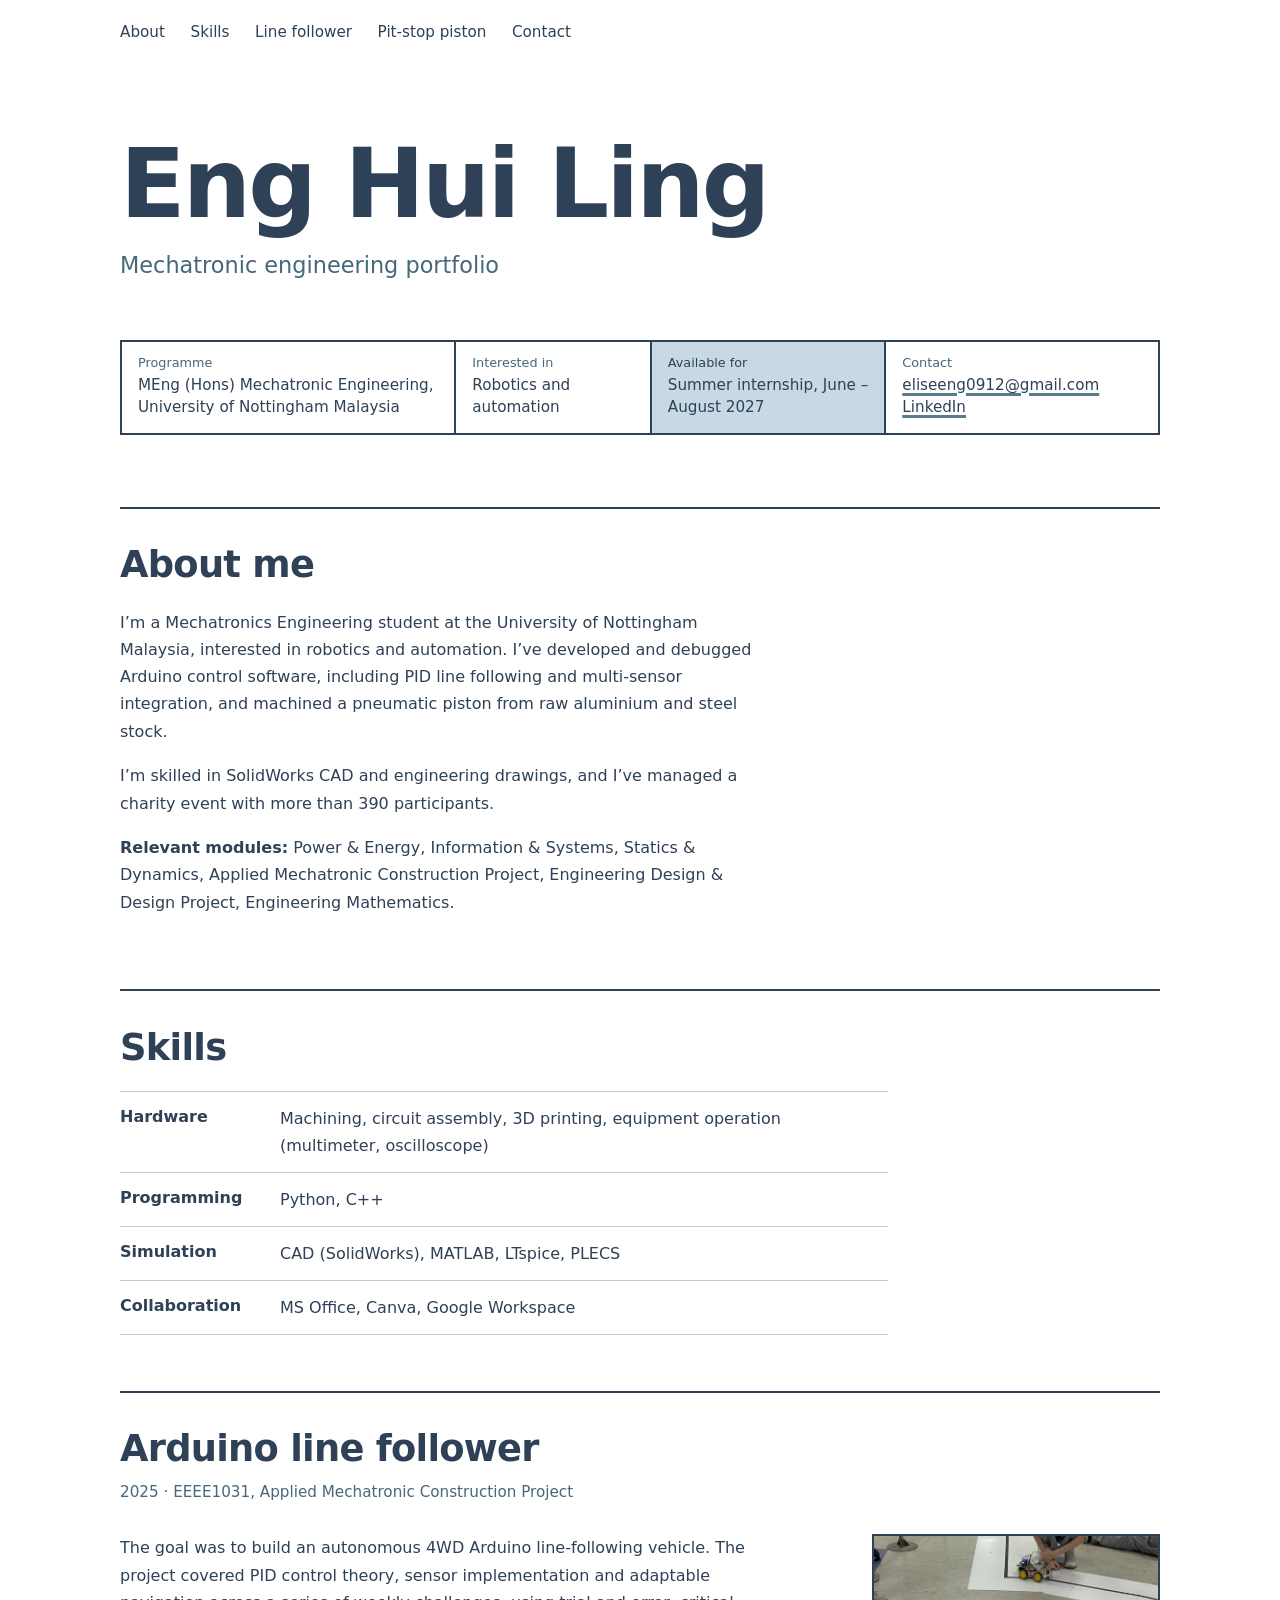
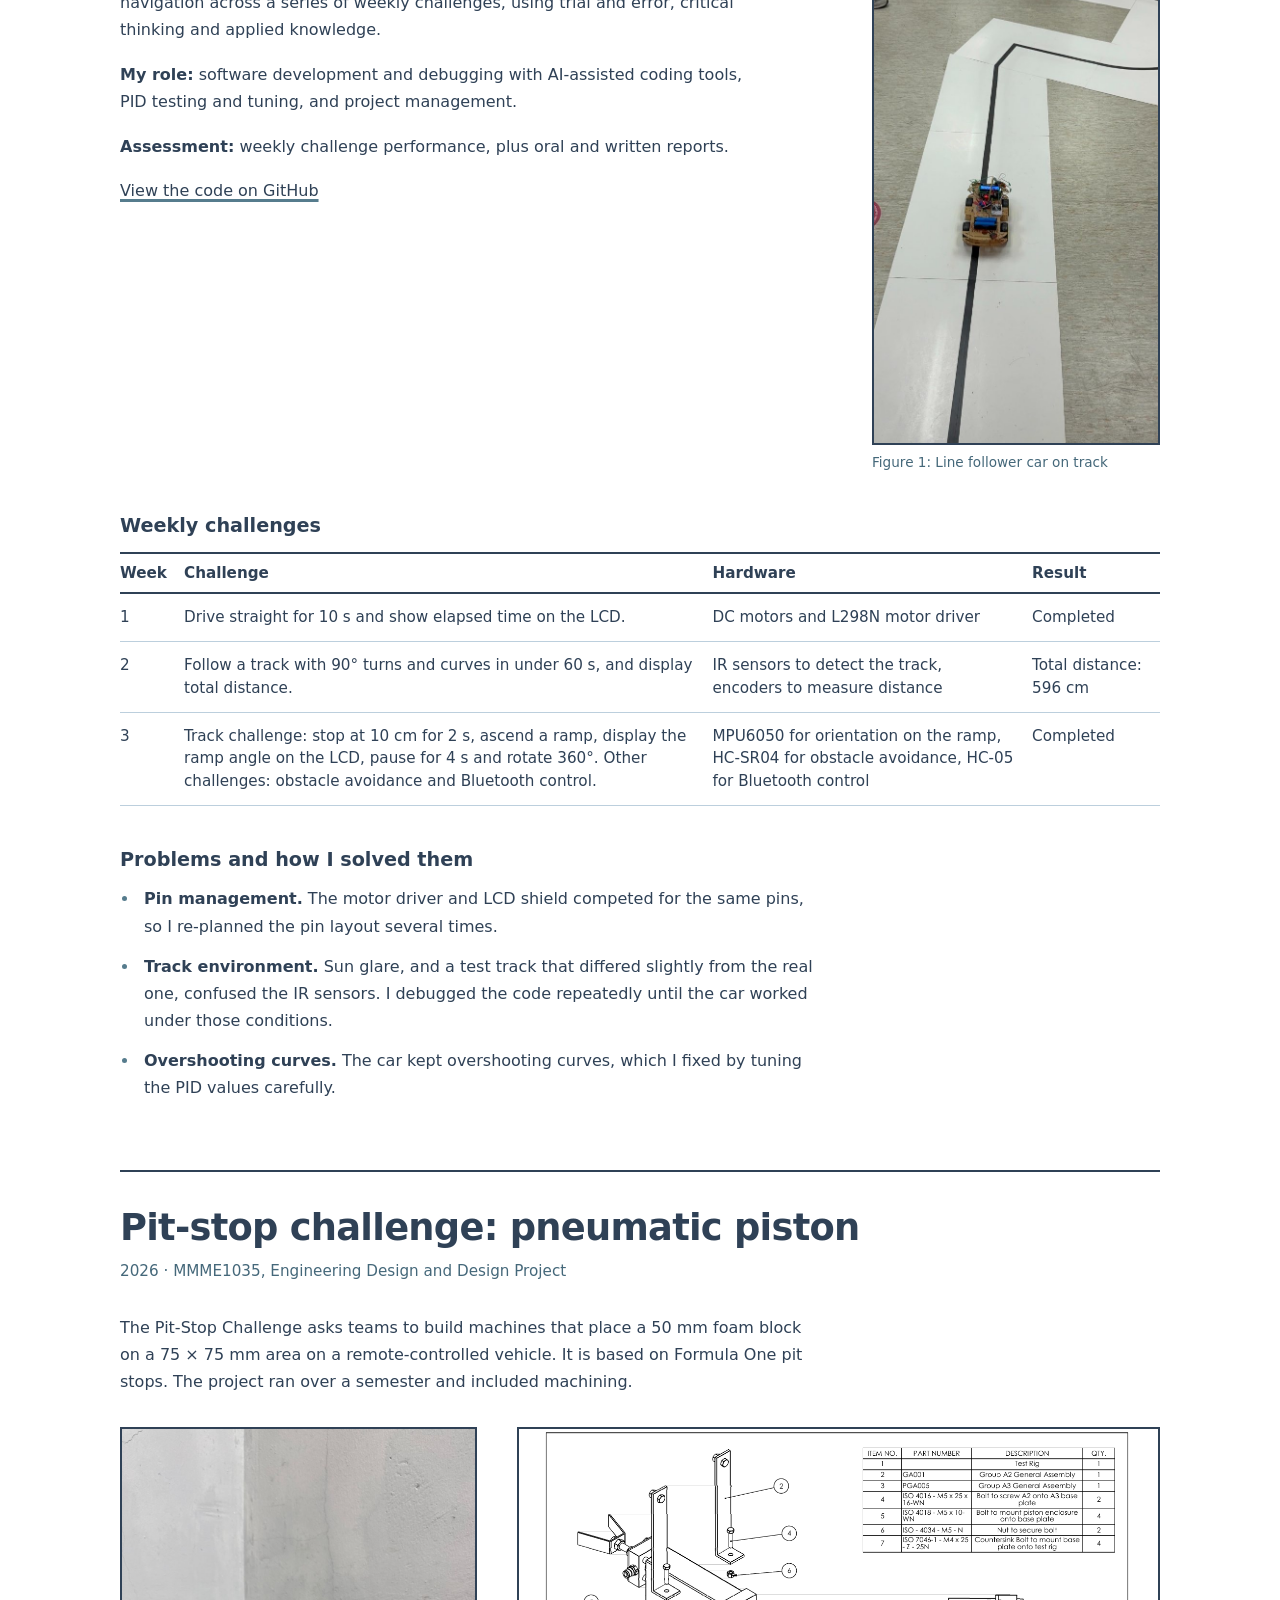
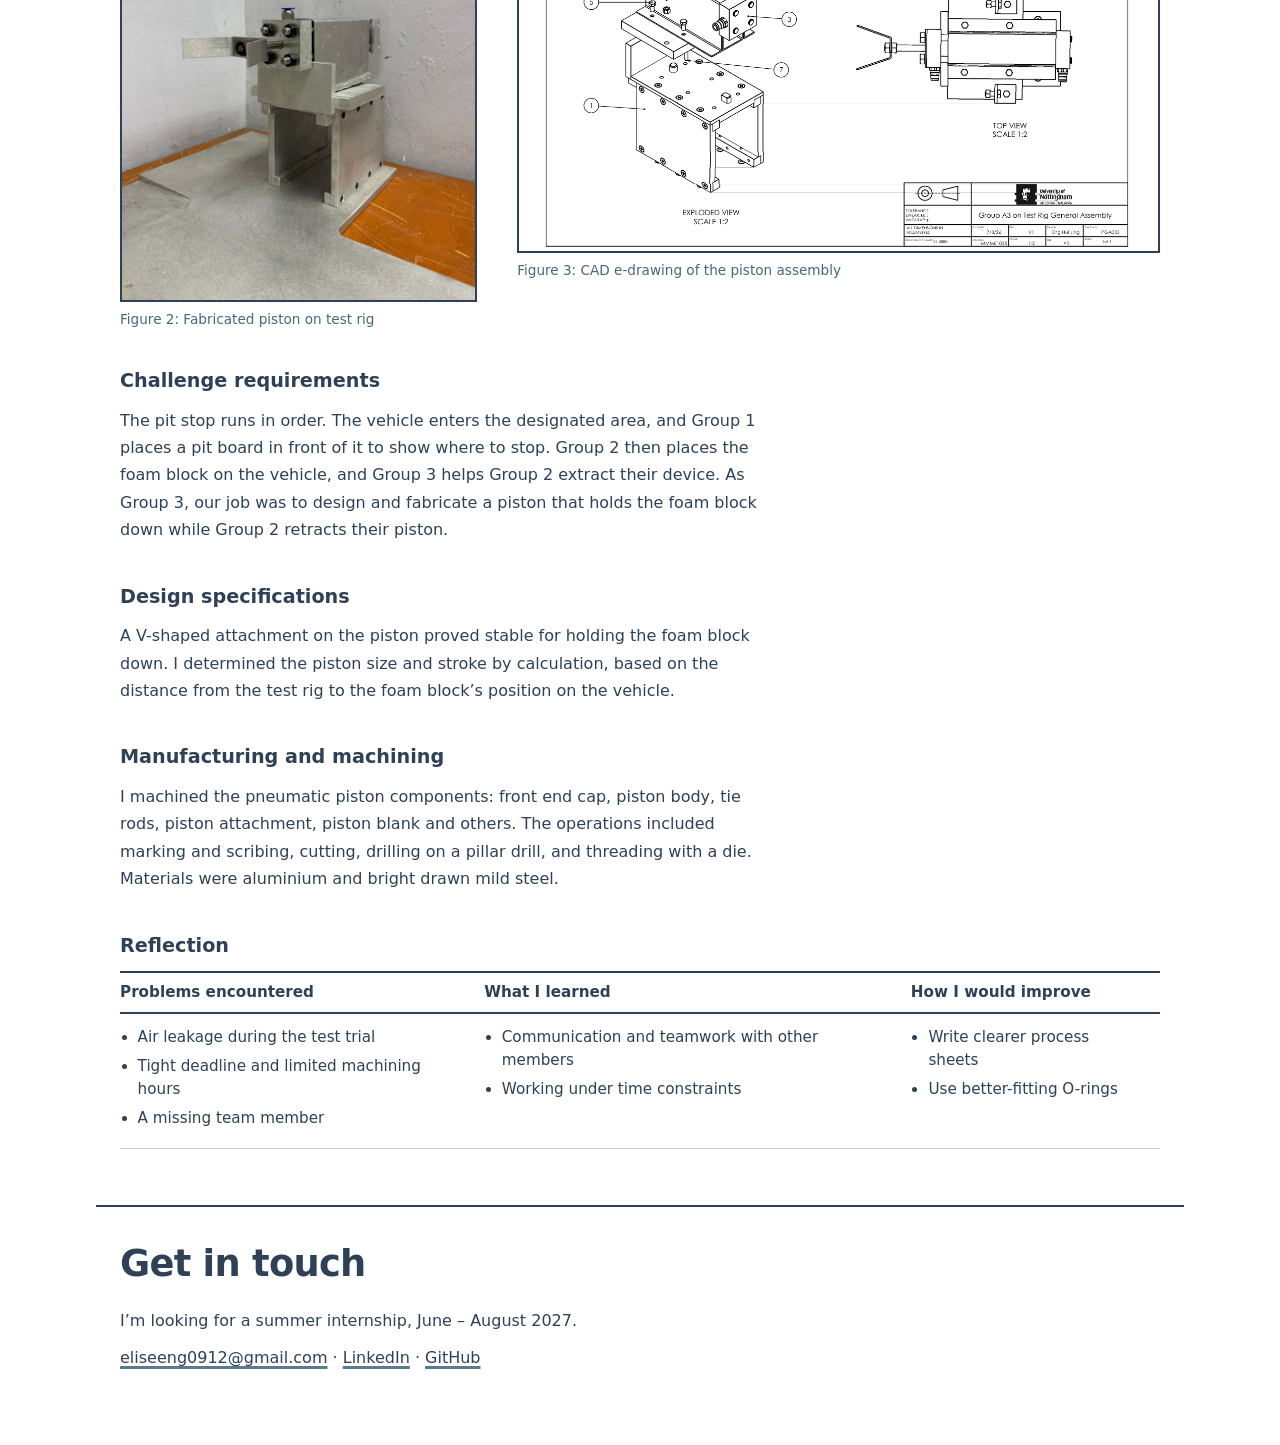
==== commit 7b793559: "Rename index (1).html to index.html" ====
--- a/index.html
+++ b/index.html
@@ -7,11 +7,13 @@
 <meta name="description" content="Portfolio of Eng Hui Ling, MEng Mechatronic Engineering student at the University of Nottingham Malaysia. Robotics, Arduino control, CAD and machining projects.">
 <style>
 :root {
-  --paper: #f3f4f0;
-  --ink: #17231d;
-  --muted: #55625a;
-  --rule: #cbd0c6;
-  --yellow: #ebb60f;
+  --paper: #FFFFFF;
+  --white: #FFFFFF;
+  --ink: #2F4156;
+  --teal: #567C8D;
+  --muted: #45687A;
+  --rule: #BCCFDD;
+  --accent: #C8D9E6;
   --display: "Inter", system-ui, -apple-system, "Segoe UI", Roboto, Arial, sans-serif;
   --body: "Inter", system-ui, -apple-system, "Segoe UI", Roboto, Arial, sans-serif;
 }
@@ -35,11 +37,11 @@
 a {
   color: inherit;
   text-decoration: underline;
-  text-decoration-color: var(--yellow);
+  text-decoration-color: var(--teal);
   text-decoration-thickness: 0.18em;
   text-underline-offset: 0.18em;
 }
-a:hover { background: var(--yellow); text-decoration-color: transparent; }
+a:hover { background: var(--accent); text-decoration-color: transparent; }
 a:focus-visible, .skip:focus-visible {
   outline: 3px solid var(--ink);
   outline-offset: 3px;
@@ -49,7 +51,7 @@
   position: absolute;
   left: -999px;
   top: 0.5rem;
-  background: var(--yellow);
+  background: var(--accent);
   padding: 0.4rem 0.8rem;
   z-index: 10;
 }
@@ -69,7 +71,7 @@
   text-decoration: none;
   border-bottom: 2px solid transparent;
 }
-.top a:hover { background: none; border-bottom-color: var(--yellow); }
+.top a:hover { background: none; border-bottom-color: var(--teal); }
 
 main, footer {
   max-width: 68rem;
@@ -119,7 +121,7 @@
   font-size: 0.95rem;
   line-height: 1.45;
 }
-.titleblock .avail { background: var(--yellow); }
+.titleblock .avail { background: var(--accent); }
 .titleblock .avail dt { color: var(--ink); }
 
 /* Sections */
@@ -202,7 +204,7 @@
   line-height: 1.4;
 }
 figure a:hover { background: none; }
-.pair figure:last-child img { background: #fff; }
+.pair figure:last-child img { background: var(--white); }
 
 /* Data tables */
 .table-wrap { overflow-x: auto; }
@@ -231,7 +233,7 @@
 
 .problems { max-width: 44rem; padding-left: 1.2rem; margin: 0; }
 .problems li { margin-bottom: 0.8rem; padding-left: 0.3rem; }
-.problems li::marker { color: var(--yellow); }
+.problems li::marker { color: var(--teal); }
 
 /* Footer */
 footer {
@@ -336,7 +338,7 @@
         <p>The goal was to build an autonomous 4WD Arduino line-following vehicle. The project covered PID control theory, sensor implementation and adaptable navigation across a series of weekly challenges, using trial and error, critical thinking and applied knowledge.</p>
         <p><strong>My role:</strong> software development and debugging with AI-assisted coding tools, PID testing and tuning, and project management.</p>
         <p><strong>Assessment:</strong> weekly challenge performance, plus oral and written reports.</p>
-        <p><a href="https://github.com/lemonlimelise/Arduino-Line-Follower-Car">View the code on GitHub</a></p>
+        <p><a href="https://github.com/elise-ehl/Arduino-Line-Follower-Car">View the code on GitHub</a></p>
       </div>
       <figure>
         <img src="[data-uri]" alt="The finished line follower car driving along a black line on a white track" width="589" height="1051">
@@ -449,7 +451,7 @@
 <footer id="contact">
   <h2>Get in touch</h2>
   <p>I’m looking for a summer internship, June – August 2027.</p>
-  <p><a href="mailto:eliseeng0912@gmail.com">eliseeng0912@gmail.com</a> · <a href="https://www.linkedin.com/in/eng-hui-ling/">LinkedIn</a> · <a href="https://github.com/lemonlimelise">GitHub</a></p>
+  <p><a href="mailto:eliseeng0912@gmail.com">eliseeng0912@gmail.com</a> · <a href="https://www.linkedin.com/in/eng-hui-ling/">LinkedIn</a> · <a href="https://github.com/elise-ehl">GitHub</a></p>
 </footer>
 
 </body>
